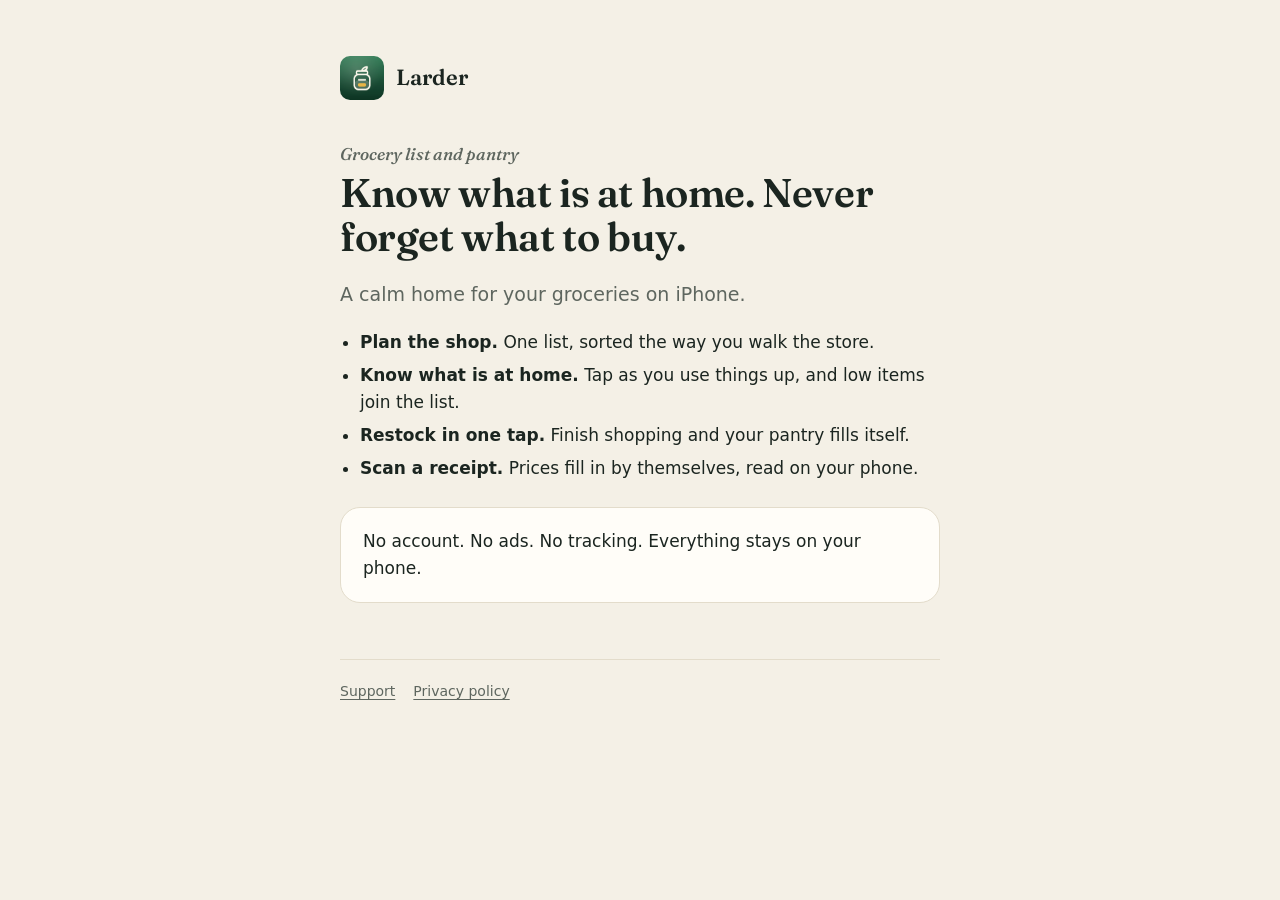
==== index.html @ 4feb2619 "Larder site: landing, privacy policy, support Co-Authored-By: Claude Opus 5.5 <noreply@anthropic.com" ====
<!doctype html>
<html lang="en">
<head>
<meta charset="utf-8">
<meta name="viewport" content="width=device-width, initial-scale=1">
<title>Larder</title>
<meta name="description" content="Larder is a calm grocery list and pantry app for iPhone. Know what is at home, never forget what to buy.">
<link rel="icon" href="icon.png">
<link rel="apple-touch-icon" href="apple-touch-icon.png">
<link rel="preconnect" href="https://fonts.googleapis.com">
<link rel="preconnect" href="https://fonts.gstatic.com" crossorigin>
<link href="https://fonts.googleapis.com/css2?family=Fraunces:ital,wght@0,600;1,500&display=swap" rel="stylesheet">
<link rel="stylesheet" href="style.css">
</head>
<body>
<main>
  <a class="brand" href="./"><img src="icon.png" alt=""><span>Larder</span></a>
  <p class="eyebrow">Grocery list and pantry</p>
  <h1>Know what is at home. Never forget what to buy.</h1>
  <p class="lede">A calm home for your groceries on iPhone.</p>
  <ul>
    <li><strong>Plan the shop.</strong> One list, sorted the way you walk the store.</li>
    <li><strong>Know what is at home.</strong> Tap as you use things up, and low items join the list.</li>
    <li><strong>Restock in one tap.</strong> Finish shopping and your pantry fills itself.</li>
    <li><strong>Scan a receipt.</strong> Prices fill in by themselves, read on your phone.</li>
  </ul>
  <div class="card"><p>No account. No ads. No tracking. Everything stays on your phone.</p></div>
  <footer>
    <a href="support/">Support</a>
    <a href="privacy/">Privacy policy</a>
  </footer>
</main>
</body>
</html>
---- style.css ----
:root {
  --bg: #F4F0E6;
  --surface: #FFFDF8;
  --text: #1B2520;
  --muted: #5E665F;
  --line: #E3DCCB;
  --basil: #2C6A4C;
  color-scheme: light dark;
}
@media (prefers-color-scheme: dark) {
  :root {
    --bg: #0E1210;
    --surface: #171C19;
    --text: #EEEAE0;
    --muted: #8D968F;
    --line: #29312C;
    --basil: #5DB487;
  }
}
* { box-sizing: border-box; }
html { -webkit-text-size-adjust: 100%; }
body {
  margin: 0;
  background: var(--bg);
  color: var(--text);
  font: 17px/1.6 -apple-system, BlinkMacSystemFont, "Segoe UI", system-ui, sans-serif;
}
main { max-width: 640px; margin: 0 auto; padding: 56px 20px 72px; }
.brand { display: flex; align-items: center; gap: 12px; color: var(--text); text-decoration: none; margin-bottom: 40px; }
.brand img { width: 44px; height: 44px; border-radius: 10px; }
.brand span { font-family: "Fraunces", Georgia, serif; font-weight: 600; font-size: 22px; }
.eyebrow { font-family: "Fraunces", Georgia, serif; font-style: italic; font-weight: 500; color: var(--muted); margin: 0 0 4px; }
h1 { font-family: "Fraunces", Georgia, serif; font-weight: 600; font-size: 40px; line-height: 1.1; letter-spacing: -0.01em; margin: 0 0 20px; }
h2 { font-family: "Fraunces", Georgia, serif; font-weight: 600; font-size: 22px; margin: 36px 0 8px; }
p, li { color: var(--text); }
.lede { font-size: 19px; color: var(--muted); }
.muted { color: var(--muted); }
a { color: var(--basil); text-underline-offset: 3px; }
ul { padding-left: 20px; }
li { margin: 6px 0; }
.card { background: var(--surface); border: 1px solid var(--line); border-radius: 20px; padding: 20px 22px; margin: 24px 0; }
.card p { margin: 0; }
.links { display: flex; gap: 20px; flex-wrap: wrap; margin-top: 28px; }
footer { margin-top: 56px; padding-top: 20px; border-top: 1px solid var(--line); font-size: 14px; color: var(--muted); display: flex; gap: 18px; flex-wrap: wrap; }
footer a { color: var(--muted); }
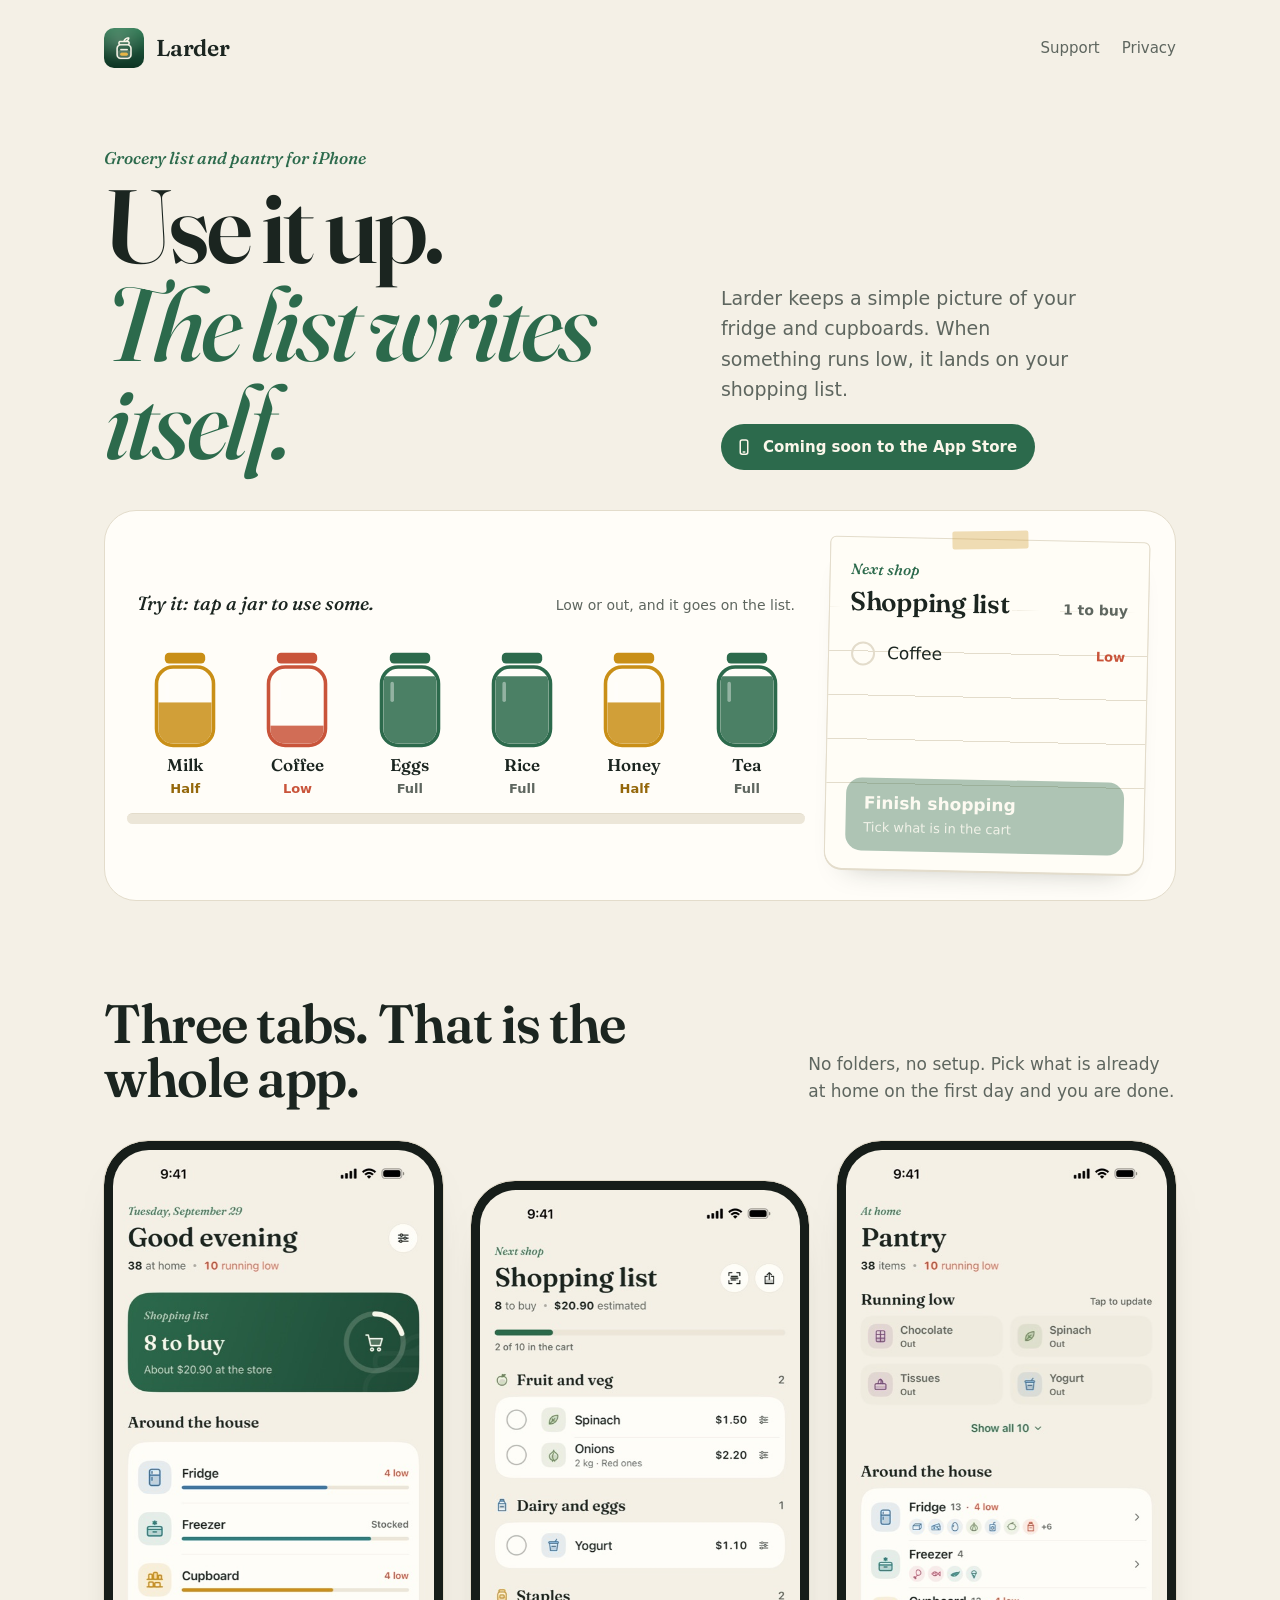
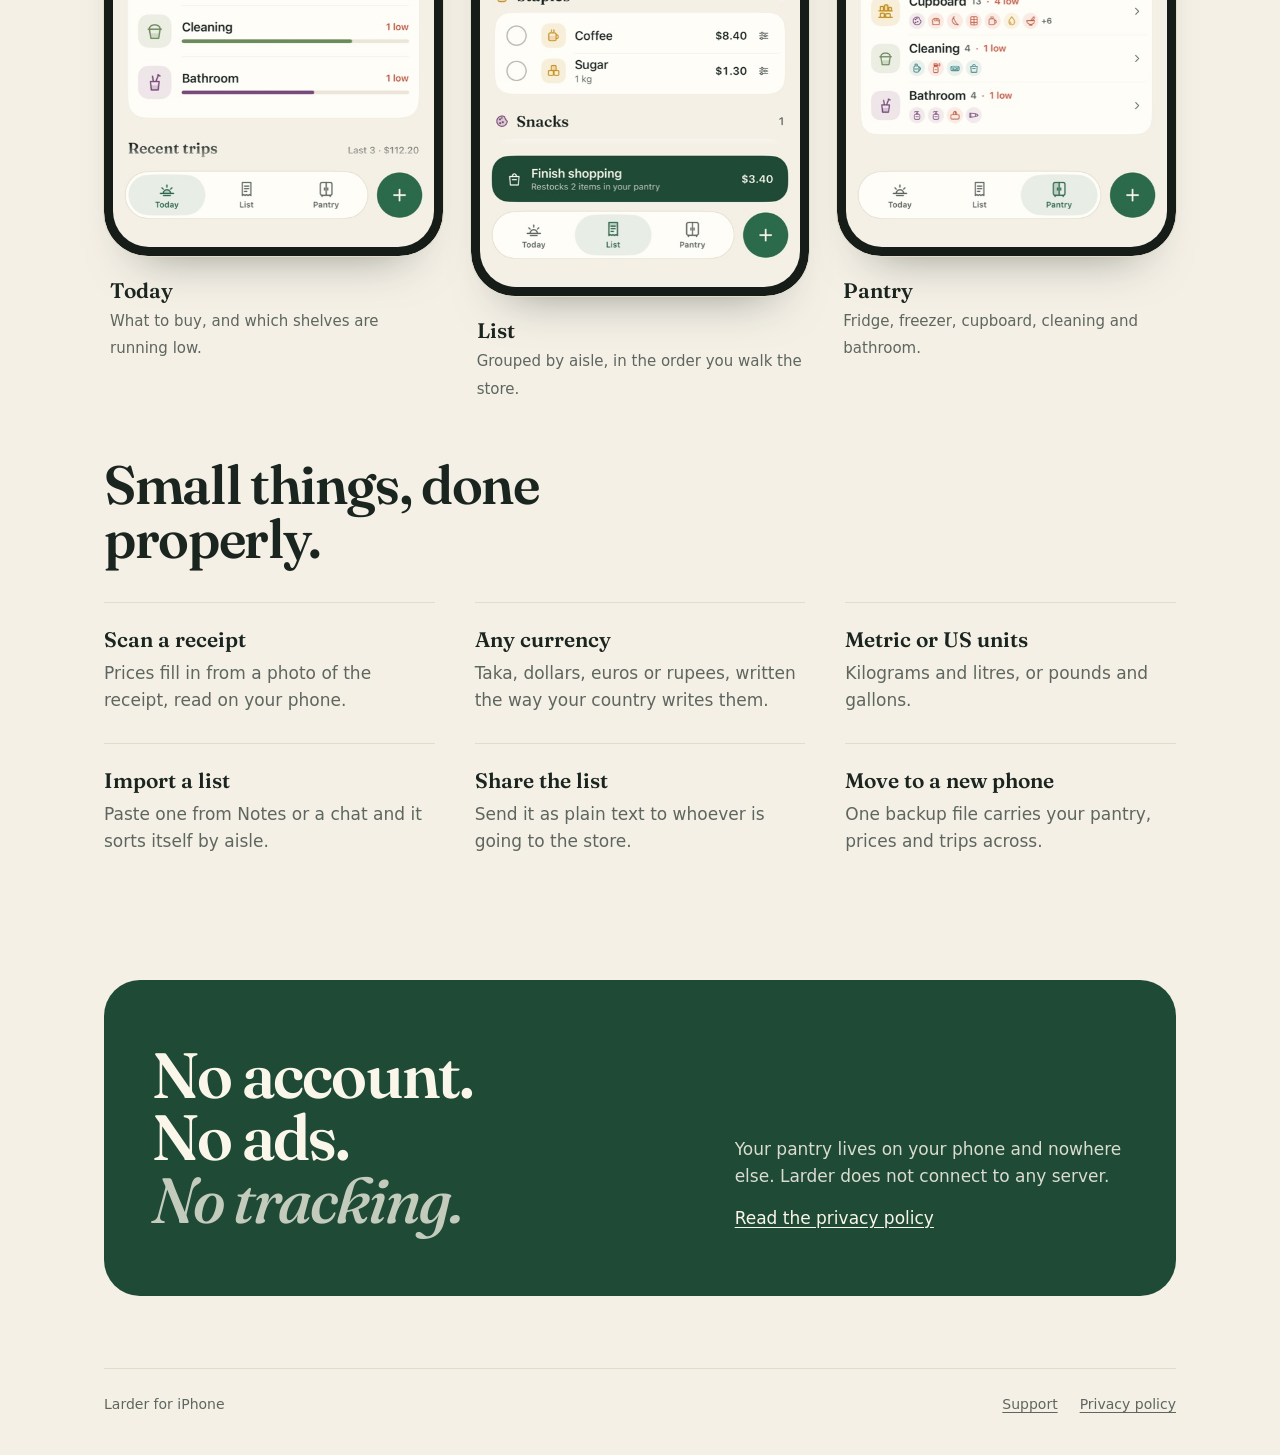
==== commit 270efc69: "Landing page: working pantry shelf demo, real app screens, details and privacy promise; shared heade" ====
--- a/index.html
+++ b/index.html
@@ -4,31 +4,379 @@
 <meta charset="utf-8">
 <meta name="viewport" content="width=device-width, initial-scale=1">
 <title>Larder</title>
-<meta name="description" content="Larder is a calm grocery list and pantry app for iPhone. Know what is at home, never forget what to buy.">
+<meta name="description" content="Larder is a grocery list and pantry app for iPhone. Tap as you use things up, and your shopping list writes itself.">
+<meta property="og:title" content="Larder: grocery list and pantry for iPhone">
+<meta property="og:description" content="Use it up. The list writes itself.">
+<meta property="og:image" content="https://joymadhu49.github.io/larder-app/img/1-today.jpg">
+<meta name="theme-color" content="#F4F0E6" media="(prefers-color-scheme: light)">
+<meta name="theme-color" content="#0E1210" media="(prefers-color-scheme: dark)">
 <link rel="icon" href="icon.png">
 <link rel="apple-touch-icon" href="apple-touch-icon.png">
 <link rel="preconnect" href="https://fonts.googleapis.com">
 <link rel="preconnect" href="https://fonts.gstatic.com" crossorigin>
-<link href="https://fonts.googleapis.com/css2?family=Fraunces:ital,wght@0,600;1,500&display=swap" rel="stylesheet">
+<link href="https://fonts.googleapis.com/css2?family=Fraunces:ital,opsz,wght@0,9..144,600;1,9..144,500&display=swap" rel="stylesheet">
 <link rel="stylesheet" href="style.css">
+<style>
+  /* Hero */
+  .hero { display: grid; grid-template-columns: 1.25fr 1fr; gap: 48px; align-items: end; padding: 48px 0 40px; }
+  .hero h1 {
+    font-family: var(--serif); font-weight: 600; margin: 0;
+    font-size: clamp(48px, 8.4vw, 104px); line-height: .94; letter-spacing: -0.035em;
+    font-variation-settings: "opsz" 144;
+  }
+  .hero h1 em { font-style: italic; font-weight: 500; color: var(--basil); }
+  .hero .side p { margin: 0 0 20px; font-size: 19px; color: var(--muted); max-width: 30ch; }
+  .soon {
+    display: inline-flex; align-items: center; gap: 10px; padding: 11px 18px 11px 14px;
+    border-radius: 999px; background: var(--fill); color: var(--cream); font-weight: 600; font-size: 15px;
+  }
+  .soon svg { width: 18px; height: 18px; }
+
+  /* The counter: shelf of jars beside a paper list */
+  .counter {
+    display: grid; grid-template-columns: 1fr 320px; gap: 28px; align-items: center;
+    background: var(--surface); border: 1px solid var(--line); border-radius: 32px; padding: 28px;
+  }
+  .try { display: flex; align-items: baseline; justify-content: space-between; gap: 16px; margin: 0 4px 18px; }
+  .try p { margin: 0; font-family: var(--serif); font-style: italic; font-weight: 500; font-size: 19px; }
+  .try small { color: var(--muted); font-size: 14px; }
+  .shelf { display: grid; grid-template-columns: repeat(6, 1fr); gap: 8px; position: relative; padding-bottom: 14px; }
+  .shelf::after {
+    content: ""; position: absolute; left: -6px; right: -6px; bottom: 0; height: 10px;
+    border-radius: 6px; background: var(--raised); border-top: 1px solid var(--line);
+  }
+  .jar {
+    appearance: none; border: 0; background: none; color: var(--text); font: inherit; cursor: pointer;
+    display: flex; flex-direction: column; align-items: center; gap: 8px; padding: 12px 4px 10px; border-radius: 18px;
+    transition: background .2s var(--ease);
+    -webkit-tap-highlight-color: transparent;
+  }
+  .jar:hover { background: var(--bg); }
+  .jar svg { width: 100%; max-width: 76px; height: auto; overflow: visible; transition: transform .35s var(--ease); }
+  .jar:active svg { transform: scale(.94); }
+  .jar .lid { transition: fill .3s; }
+  .jar .body { fill: none; stroke-width: 3; transition: stroke .3s; }
+  .jar .level { transform-box: fill-box; transform-origin: 50% 100%; transition: transform .55s var(--ease), fill .3s; }
+  .jar .glint { stroke: #fff; stroke-width: 3; stroke-linecap: round; opacity: .4; }
+  .jar .name { font-family: var(--serif); font-weight: 600; font-size: 17px; line-height: 1.1; }
+  .jar .state { font-size: 13px; font-weight: 600; margin-top: -4px; transition: color .3s; }
+  .jar[data-level="0"] .state { color: var(--muted); }
+  .jar[data-level="1"] .state { color: var(--tomato); }
+  .jar[data-level="2"] .state { color: var(--butter-text); }
+  .jar[data-level="3"] .state { color: var(--muted); }
+  .jar.bump svg { animation: bump .4s var(--ease); }
+  @keyframes bump { 30% { transform: translateX(-3px) rotate(-3deg); } 60% { transform: translateX(3px) rotate(3deg); } }
+
+  .paper {
+    background: var(--paper); border: 1px solid var(--line); border-radius: 6px 6px 18px 18px;
+    padding: 20px 20px 18px; transform: rotate(1.2deg); position: relative;
+    box-shadow: 0 1px 0 var(--line), 0 18px 30px -24px rgba(27, 37, 32, .35);
+    background-image: repeating-linear-gradient(to bottom, transparent 0 43px, var(--line) 43px 44px);
+    background-position: 0 70px; background-repeat: no-repeat; background-size: 100% calc(100% - 140px);
+  }
+  .paper::before {
+    content: ""; position: absolute; top: -9px; left: 50%; width: 76px; height: 18px; transform: translateX(-50%) rotate(-2deg);
+    background: color-mix(in srgb, var(--butter) 30%, transparent); border-radius: 2px;
+  }
+  .paper .eyebrow { font-size: 15px; margin-bottom: 0; }
+  .paper h2 { font-family: var(--serif); font-weight: 600; font-size: 26px; margin: 0 0 8px; letter-spacing: -0.01em; display: flex; justify-content: space-between; align-items: baseline; }
+  .paper h2 span { font-family: var(--sans); font-size: 14px; font-weight: 600; color: var(--muted); letter-spacing: 0; }
+  .items { list-style: none; margin: 0; padding: 0; min-height: 132px; }
+  .items li { animation: arrive .5s var(--ease) both; }
+  .items li.leaving { animation: leave .35s var(--ease) both; }
+  @keyframes arrive { from { opacity: 0; transform: translateX(-28px) rotate(-2deg); } }
+  @keyframes leave { to { opacity: 0; transform: translateX(24px); } }
+  .item {
+    appearance: none; border: 0; background: none; font: inherit; color: var(--text); cursor: pointer; width: 100%;
+    display: flex; align-items: center; gap: 12px; height: 44px; padding: 0 2px; text-align: left;
+  }
+  .item .ring {
+    flex: none; width: 24px; height: 24px; border-radius: 50%; border: 2px solid var(--line);
+    display: grid; place-items: center; transition: background .25s, border-color .25s;
+  }
+  .item .ring svg { width: 13px; height: 13px; opacity: 0; transform: scale(.4); transition: opacity .2s, transform .3s var(--ease); }
+  .item[aria-pressed="true"] .ring { background: var(--fill); border-color: var(--fill); }
+  .item[aria-pressed="true"] .ring svg { opacity: 1; transform: none; }
+  .item .label { font-weight: 500; transition: color .25s; }
+  .item[aria-pressed="true"] .label { color: var(--muted); text-decoration: line-through; text-decoration-color: var(--muted); }
+  .item .why { margin-left: auto; font-size: 13px; color: var(--tomato); font-weight: 600; }
+  .item .why.out { color: var(--muted); }
+  .empty { margin: 14px 0 0; color: var(--muted); font-size: 15px; }
+  .finish {
+    appearance: none; border: 0; font: inherit; cursor: pointer; width: 100%; margin-top: 14px;
+    display: flex; flex-direction: column; align-items: flex-start; gap: 1px; text-align: left;
+    padding: 12px 18px; border-radius: 16px; background: var(--fill); color: var(--cream);
+    transition: opacity .25s, transform .2s var(--ease);
+  }
+  .finish:disabled { opacity: .38; cursor: default; }
+  .finish:not(:disabled):active { transform: scale(.98); }
+  .finish b { font-weight: 600; }
+  .finish small { font-size: 13px; opacity: .85; min-height: 1.3em; }
+
+  /* Screens */
+  section.block { padding: 96px 0 0; }
+  .block-head { display: flex; justify-content: space-between; align-items: end; gap: 24px; margin-bottom: 36px; }
+  .block-head h2 { font-family: var(--serif); font-weight: 600; font-size: clamp(34px, 4.6vw, 54px); line-height: 1; letter-spacing: -0.025em; margin: 0; max-width: 16ch; }
+  .block-head p { margin: 0; color: var(--muted); max-width: 34ch; }
+  .screens { display: grid; grid-template-columns: repeat(3, 1fr); gap: 28px; }
+  .screens figure { margin: 0; }
+  .phone {
+    border-radius: 44px; padding: 9px; background: #161D19; outline: 1px solid var(--line);
+    box-shadow: 0 30px 50px -36px rgba(27, 37, 32, .55);
+  }
+  .phone img { border-radius: 36px; width: 100%; height: auto; aspect-ratio: 1320 / 2868; background: var(--raised); }
+  .screens figure:nth-child(2) { transform: translateY(40px); }
+  .screens figcaption { margin-top: 18px; padding: 0 6px; }
+  .screens figcaption b { font-family: var(--serif); font-weight: 600; font-size: 21px; display: block; }
+  .screens figcaption span { color: var(--muted); font-size: 15px; }
+
+  /* Details */
+  .details { display: grid; grid-template-columns: repeat(3, 1fr); gap: 0 40px; margin: 0; }
+  .details div { border-top: 1px solid var(--line); padding: 20px 0 28px; }
+  .details dt { font-family: var(--serif); font-weight: 600; font-size: 21px; margin-bottom: 4px; }
+  .details dd { margin: 0; color: var(--muted); }
+
+  /* Promise */
+  .promise { margin: 96px 0 72px; padding: 64px 48px; border-radius: 36px; background: var(--basil-deep); color: var(--cream); display: grid; grid-template-columns: 1.4fr 1fr; gap: 32px; align-items: end; }
+  .promise h2 { font-family: var(--serif); font-weight: 600; font-size: clamp(36px, 5vw, 64px); line-height: .98; letter-spacing: -0.03em; margin: 0; }
+  .promise h2 em { font-weight: 500; opacity: .75; }
+  .promise p { margin: 0 0 14px; opacity: .85; }
+  .promise a { color: var(--cream); }
+
+  @media (max-width: 920px) {
+    .hero { grid-template-columns: 1fr; gap: 24px; padding-top: 24px; }
+    .counter { grid-template-columns: 1fr; padding: 20px; border-radius: 28px; }
+    .paper { transform: rotate(.6deg); }
+    .screens { grid-template-columns: repeat(3, minmax(220px, 1fr)); overflow-x: auto; scroll-snap-type: x mandatory; padding-bottom: 12px; margin: 0 -24px; padding-left: 24px; padding-right: 24px; }
+    .screens figure { scroll-snap-align: center; }
+    .screens figure:nth-child(2) { transform: none; }
+    .details { grid-template-columns: 1fr 1fr; }
+    .promise { grid-template-columns: 1fr; padding: 44px 28px; }
+    .block-head { flex-direction: column; align-items: start; }
+  }
+  @media (max-width: 560px) {
+    .shelf { grid-template-columns: repeat(3, 1fr); row-gap: 0; }
+    .shelf::after { display: none; }
+    .shelf .jar { border-bottom: 10px solid var(--raised); border-radius: 18px 18px 4px 4px; }
+    .try { flex-direction: column; gap: 2px; }
+    .details { grid-template-columns: 1fr; }
+    .top nav { gap: 16px; }
+  }
+</style>
 </head>
 <body>
-<main>
-  <a class="brand" href="./"><img src="icon.png" alt=""><span>Larder</span></a>
-  <p class="eyebrow">Grocery list and pantry</p>
-  <h1>Know what is at home. Never forget what to buy.</h1>
-  <p class="lede">A calm home for your groceries on iPhone.</p>
-  <ul>
-    <li><strong>Plan the shop.</strong> One list, sorted the way you walk the store.</li>
-    <li><strong>Know what is at home.</strong> Tap as you use things up, and low items join the list.</li>
-    <li><strong>Restock in one tap.</strong> Finish shopping and your pantry fills itself.</li>
-    <li><strong>Scan a receipt.</strong> Prices fill in by themselves, read on your phone.</li>
-  </ul>
-  <div class="card"><p>No account. No ads. No tracking. Everything stays on your phone.</p></div>
-  <footer>
+<div class="wrap">
+  <header class="top">
+    <a class="brand" href="./"><img src="icon.png" alt=""><span>Larder</span></a>
+    <nav aria-label="Site">
+      <a href="support/">Support</a>
+      <a href="privacy/">Privacy</a>
+    </nav>
+  </header>
+
+  <main>
+    <section class="hero">
+      <div>
+        <p class="eyebrow">Grocery list and pantry for iPhone</p>
+        <h1>Use it up.<br><em>The list writes itself.</em></h1>
+      </div>
+      <div class="side">
+        <p>Larder keeps a simple picture of your fridge and cupboards. When something runs low, it lands on your shopping list.</p>
+        <span class="soon">
+          <svg viewBox="0 0 24 24" fill="none" stroke="currentColor" stroke-width="2" stroke-linecap="round" aria-hidden="true"><rect x="7" y="2.5" width="10" height="19" rx="2.5"/><path d="M11 18.5h2"/></svg>
+          Coming soon to the App Store
+        </span>
+      </div>
+    </section>
+
+    <section class="counter" aria-labelledby="try-title">
+      <div>
+        <div class="try">
+          <p id="try-title">Try it: tap a jar to use some.</p>
+          <small>Low or out, and it goes on the list.</small>
+        </div>
+        <div class="shelf" id="shelf"></div>
+      </div>
+      <div class="paper">
+        <p class="eyebrow">Next shop</p>
+        <h2>Shopping list <span id="count"></span></h2>
+        <ul class="items" id="items"></ul>
+        <p class="empty" id="empty" hidden>Nothing to buy. Use something up on the shelf.</p>
+        <button class="finish" id="finish" disabled>
+          <b>Finish shopping</b><small id="finish-note">Tick what is in the cart</small>
+        </button>
+      </div>
+      <p class="sr-only" id="live" aria-live="polite" style="position:absolute;width:1px;height:1px;overflow:hidden;clip:rect(0 0 0 0)"></p>
+    </section>
+
+    <section class="block" aria-labelledby="screens-title">
+      <div class="block-head">
+        <h2 id="screens-title">Three tabs. That is the whole app.</h2>
+        <p>No folders, no setup. Pick what is already at home on the first day and you are done.</p>
+      </div>
+      <div class="screens">
+        <figure>
+          <div class="phone"><img src="img/1-today.jpg" alt="Today tab: eight items to buy, about twenty dollars, and how stocked each area of the house is." loading="lazy" width="506" height="1100"></div>
+          <figcaption><b>Today</b><span>What to buy, and which shelves are running low.</span></figcaption>
+        </figure>
+        <figure>
+          <div class="phone"><img src="img/2-list.jpg" alt="List tab: items grouped by aisle with prices and a Finish shopping button." loading="lazy" width="506" height="1100"></div>
+          <figcaption><b>List</b><span>Grouped by aisle, in the order you walk the store.</span></figcaption>
+        </figure>
+        <figure>
+          <div class="phone"><img src="img/3-pantry.jpg" alt="Pantry tab: running low items and areas of the house with item counts." loading="lazy" width="506" height="1100"></div>
+          <figcaption><b>Pantry</b><span>Fridge, freezer, cupboard, cleaning and bathroom.</span></figcaption>
+        </figure>
+      </div>
+    </section>
+
+    <section class="block" aria-labelledby="details-title">
+      <div class="block-head">
+        <h2 id="details-title">Small things, done properly.</h2>
+      </div>
+      <dl class="details">
+        <div><dt>Scan a receipt</dt><dd>Prices fill in from a photo of the receipt, read on your phone.</dd></div>
+        <div><dt>Any currency</dt><dd>Taka, dollars, euros or rupees, written the way your country writes them.</dd></div>
+        <div><dt>Metric or US units</dt><dd>Kilograms and litres, or pounds and gallons.</dd></div>
+        <div><dt>Import a list</dt><dd>Paste one from Notes or a chat and it sorts itself by aisle.</dd></div>
+        <div><dt>Share the list</dt><dd>Send it as plain text to whoever is going to the store.</dd></div>
+        <div><dt>Move to a new phone</dt><dd>One backup file carries your pantry, prices and trips across.</dd></div>
+      </dl>
+    </section>
+
+    <section class="promise">
+      <h2>No account.<br>No ads.<br><em>No tracking.</em></h2>
+      <div>
+        <p>Your pantry lives on your phone and nowhere else. Larder does not connect to any server.</p>
+        <a href="privacy/">Read the privacy policy</a>
+      </div>
+    </section>
+  </main>
+
+  <footer class="foot">
+    <span>Larder for iPhone</span>
+    <span class="spacer"></span>
     <a href="support/">Support</a>
     <a href="privacy/">Privacy policy</a>
   </footer>
-</main>
+</div>
+
+<script>
+  // Same rules as the app: a tap uses one step and stops at Out; Low or Out goes on the list;
+  // Finish shopping restocks what was ticked and takes it off the list.
+  const LEVELS = [
+    { word: "Out", h: 0, tint: "var(--muted)" },
+    { word: "Low", h: .24, tint: "var(--tomato)" },
+    { word: "Half", h: .55, tint: "var(--butter)" },
+    { word: "Full", h: .9, tint: "var(--basil)" }
+  ];
+  const jars = [
+    { name: "Milk", level: 2 }, { name: "Coffee", level: 1 }, { name: "Eggs", level: 3 },
+    { name: "Rice", level: 3 }, { name: "Honey", level: 2 }, { name: "Tea", level: 3 }
+  ];
+  const list = [{ name: "Coffee", ticked: false }];
+
+  const shelf = document.getElementById("shelf");
+  const items = document.getElementById("items");
+  const live = document.getElementById("live");
+  const finish = document.getElementById("finish");
+  const say = t => { live.textContent = ""; setTimeout(() => live.textContent = t, 60); };
+
+  function jarSVG(i) {
+    return `<svg viewBox="0 0 64 84" aria-hidden="true">
+      <defs><clipPath id="c${i}"><rect x="9.5" y="17.5" width="45" height="63" rx="12.5"/></clipPath></defs>
+      <rect class="lid" x="15" y="4" width="34" height="9" rx="3.5"/>
+      <g clip-path="url(#c${i})"><rect class="level" x="9.5" y="17.5" width="45" height="63"/></g>
+      <rect class="body" x="8" y="16" width="48" height="66" rx="14"/>
+      <path class="glint" d="M17 30v14"/>
+    </svg>`;
+  }
+
+  function paintJar(el, j) {
+    const l = LEVELS[j.level];
+    el.dataset.level = j.level;
+    el.querySelector(".level").style.transform = `scaleY(${l.h})`;
+    el.querySelector(".level").style.fill = `color-mix(in srgb, ${l.tint} 85%, transparent)`;
+    el.querySelector(".lid").style.fill = l.tint;
+    el.querySelector(".body").style.stroke = l.tint;
+    el.querySelector(".state").textContent = l.word;
+    el.setAttribute("aria-label", `${j.name}, ${l.word === "Low" ? "running low" : l.word.toLowerCase()}.${j.level ? " Tap to use some." : ""}`);
+  }
+
+  jars.forEach((j, i) => {
+    const b = document.createElement("button");
+    b.className = "jar";
+    b.innerHTML = jarSVG(i) + `<span class="name">${j.name}</span><span class="state"></span>`;
+    paintJar(b, j);
+    b.addEventListener("click", () => {
+      if (j.level === 0) {
+        b.classList.remove("bump"); void b.offsetWidth; b.classList.add("bump");
+        say(`${j.name} is out. Finish shopping to restock it.`);
+        return;
+      }
+      j.level -= 1;
+      paintJar(b, j);
+      if (j.level <= 1 && !list.some(x => x.name === j.name)) {
+        list.push({ name: j.name, ticked: false });
+        renderList();
+        say(`${j.name} is ${j.level ? "running low" : "out"}. Added to your list.`);
+      } else {
+        renderList(false);
+        say(`${j.name}: ${LEVELS[j.level].word.toLowerCase()}.`);
+      }
+    });
+    j.el = b;
+    shelf.appendChild(b);
+  });
+
+  function renderList(animateNew = true) {
+    const existing = new Set([...items.children].map(li => li.dataset.name));
+    items.innerHTML = "";
+    list.forEach(entry => {
+      const j = jars.find(x => x.name === entry.name);
+      const li = document.createElement("li");
+      li.dataset.name = entry.name;
+      if (!animateNew || existing.has(entry.name)) li.style.animation = "none";
+      li.innerHTML = `<button class="item" aria-pressed="${entry.ticked}">
+        <span class="ring"><svg viewBox="0 0 16 16" fill="none" stroke="var(--cream)" stroke-width="2.4" stroke-linecap="round" stroke-linejoin="round"><path d="M3.5 8.5l3 3 6-7"/></svg></span>
+        <span class="label">${entry.name}</span>
+        <span class="why ${j.level ? "" : "out"}">${j.level ? "Low" : "Out"}</span>
+      </button>`;
+      li.firstElementChild.addEventListener("click", () => {
+        entry.ticked = !entry.ticked;
+        renderList(false);
+        items.querySelector(`[data-name="${entry.name}"] .item`).focus();
+      });
+      items.appendChild(li);
+    });
+    const open = list.filter(x => !x.ticked).length;
+    const ticked = list.length - open;
+    document.getElementById("count").textContent = list.length ? `${open} to buy` : "";
+    document.getElementById("empty").hidden = list.length > 0;
+    finish.disabled = ticked === 0;
+    document.getElementById("finish-note").textContent =
+      ticked ? `Restocks ${ticked} in your pantry` : list.length ? "Tick what is in the cart" : "";
+  }
+
+  finish.addEventListener("click", () => {
+    const bought = list.filter(x => x.ticked);
+    bought.forEach(entry => {
+      const li = items.querySelector(`[data-name="${entry.name}"]`);
+      if (li) li.classList.add("leaving");
+    });
+    setTimeout(() => {
+      bought.forEach(entry => {
+        const j = jars.find(x => x.name === entry.name);
+        j.level = 3;
+        paintJar(j.el, j);
+        list.splice(list.indexOf(entry), 1);
+      });
+      renderList(false);
+      say(`Restocked ${bought.length} ${bought.length === 1 ? "item" : "items"}. Your pantry is full again.`);
+    }, 320);
+  });
+
+  renderList(false);
+</script>
 </body>
 </html>
--- a/style.css
+++ b/style.css
@@ -1,45 +1,85 @@
+/* Tokens mirror the app's Theme.swift (Ink), light and dark. */
 :root {
   --bg: #F4F0E6;
   --surface: #FFFDF8;
+  --raised: #ECE6D8;
   --text: #1B2520;
   --muted: #5E665F;
   --line: #E3DCCB;
   --basil: #2C6A4C;
-  color-scheme: light dark;
+  --basil-deep: #1E4A36;
+  --fill: #2C6A4C;
+  --cream: #FBF6EA;
+  --tomato: #C9543A;
+  --butter: #C98F17;
+  --butter-text: #94670A;
+  --paper: #FFFDF6;
+  --serif: "Fraunces", Georgia, "Times New Roman", serif;
+  --sans: -apple-system, BlinkMacSystemFont, "SF Pro Text", "Segoe UI", system-ui, sans-serif;
+  --ease: cubic-bezier(.2, .8, .2, 1);
+  color-scheme: light;
 }
 @media (prefers-color-scheme: dark) {
   :root {
     --bg: #0E1210;
     --surface: #171C19;
+    --raised: #212824;
     --text: #EEEAE0;
     --muted: #8D968F;
     --line: #29312C;
     --basil: #5DB487;
+    --basil-deep: #1C3A2C;
+    --fill: #2F7A55;
+    --cream: #F1EBDD;
+    --tomato: #E7785C;
+    --butter: #E6B449;
+    --butter-text: #E6B449;
+    --paper: #1B211E;
+    color-scheme: dark;
   }
 }
+
 * { box-sizing: border-box; }
 html { -webkit-text-size-adjust: 100%; }
 body {
   margin: 0;
   background: var(--bg);
   color: var(--text);
-  font: 17px/1.6 -apple-system, BlinkMacSystemFont, "Segoe UI", system-ui, sans-serif;
+  font: 17px/1.6 var(--sans);
+  -webkit-font-smoothing: antialiased;
 }
-main { max-width: 640px; margin: 0 auto; padding: 56px 20px 72px; }
-.brand { display: flex; align-items: center; gap: 12px; color: var(--text); text-decoration: none; margin-bottom: 40px; }
-.brand img { width: 44px; height: 44px; border-radius: 10px; }
-.brand span { font-family: "Fraunces", Georgia, serif; font-weight: 600; font-size: 22px; }
-.eyebrow { font-family: "Fraunces", Georgia, serif; font-style: italic; font-weight: 500; color: var(--muted); margin: 0 0 4px; }
-h1 { font-family: "Fraunces", Georgia, serif; font-weight: 600; font-size: 40px; line-height: 1.1; letter-spacing: -0.01em; margin: 0 0 20px; }
-h2 { font-family: "Fraunces", Georgia, serif; font-weight: 600; font-size: 22px; margin: 36px 0 8px; }
-p, li { color: var(--text); }
-.lede { font-size: 19px; color: var(--muted); }
-.muted { color: var(--muted); }
+img { max-width: 100%; display: block; }
 a { color: var(--basil); text-underline-offset: 3px; }
-ul { padding-left: 20px; }
-li { margin: 6px 0; }
-.card { background: var(--surface); border: 1px solid var(--line); border-radius: 20px; padding: 20px 22px; margin: 24px 0; }
-.card p { margin: 0; }
-.links { display: flex; gap: 20px; flex-wrap: wrap; margin-top: 28px; }
-footer { margin-top: 56px; padding-top: 20px; border-top: 1px solid var(--line); font-size: 14px; color: var(--muted); display: flex; gap: 18px; flex-wrap: wrap; }
-footer a { color: var(--muted); }
+:focus-visible { outline: 2.5px solid var(--basil); outline-offset: 3px; border-radius: 10px; }
+
+.wrap { max-width: 1120px; margin: 0 auto; padding: 0 24px; }
+
+/* Header */
+.top { display: flex; align-items: center; justify-content: space-between; padding: 28px 0; }
+.brand { display: inline-flex; align-items: center; gap: 12px; color: var(--text); text-decoration: none; }
+.brand img { width: 40px; height: 40px; border-radius: 10px; }
+.brand span { font-family: var(--serif); font-weight: 600; font-size: 23px; letter-spacing: -0.01em; }
+.top nav { display: flex; gap: 22px; font-size: 15px; }
+.top nav a { color: var(--muted); text-decoration: none; }
+.top nav a:hover { color: var(--text); }
+
+.eyebrow { font-family: var(--serif); font-style: italic; font-weight: 500; color: var(--basil); margin: 0 0 6px; font-size: 17px; }
+
+/* Long form pages (privacy, support) */
+.doc { max-width: 660px; margin: 0 auto; padding: 24px 24px 80px; }
+.doc h1 { font-family: var(--serif); font-weight: 600; font-size: clamp(36px, 6vw, 48px); line-height: 1.05; letter-spacing: -0.02em; margin: 0 0 24px; }
+.doc h2 { font-family: var(--serif); font-weight: 600; font-size: 23px; margin: 40px 0 8px; }
+.doc li { margin: 6px 0; }
+.doc .card { background: var(--surface); border: 1px solid var(--line); border-radius: 22px; padding: 20px 22px; margin: 24px 0; }
+.doc .card p { margin: 0; }
+.doc .qa { border-top: 1px solid var(--line); padding: 18px 0 4px; }
+.doc .qa h3 { font-family: var(--serif); font-weight: 600; font-size: 19px; margin: 0 0 4px; }
+.doc .qa p { margin: 0 0 14px; color: var(--muted); }
+
+footer.foot { border-top: 1px solid var(--line); padding: 24px 0 40px; font-size: 14px; color: var(--muted); display: flex; gap: 22px; flex-wrap: wrap; align-items: center; }
+footer.foot a { color: var(--muted); }
+footer.foot .spacer { flex: 1; }
+
+@media (prefers-reduced-motion: reduce) {
+  *, *::before, *::after { transition-duration: 0.01ms !important; animation-duration: 0.01ms !important; }
+}
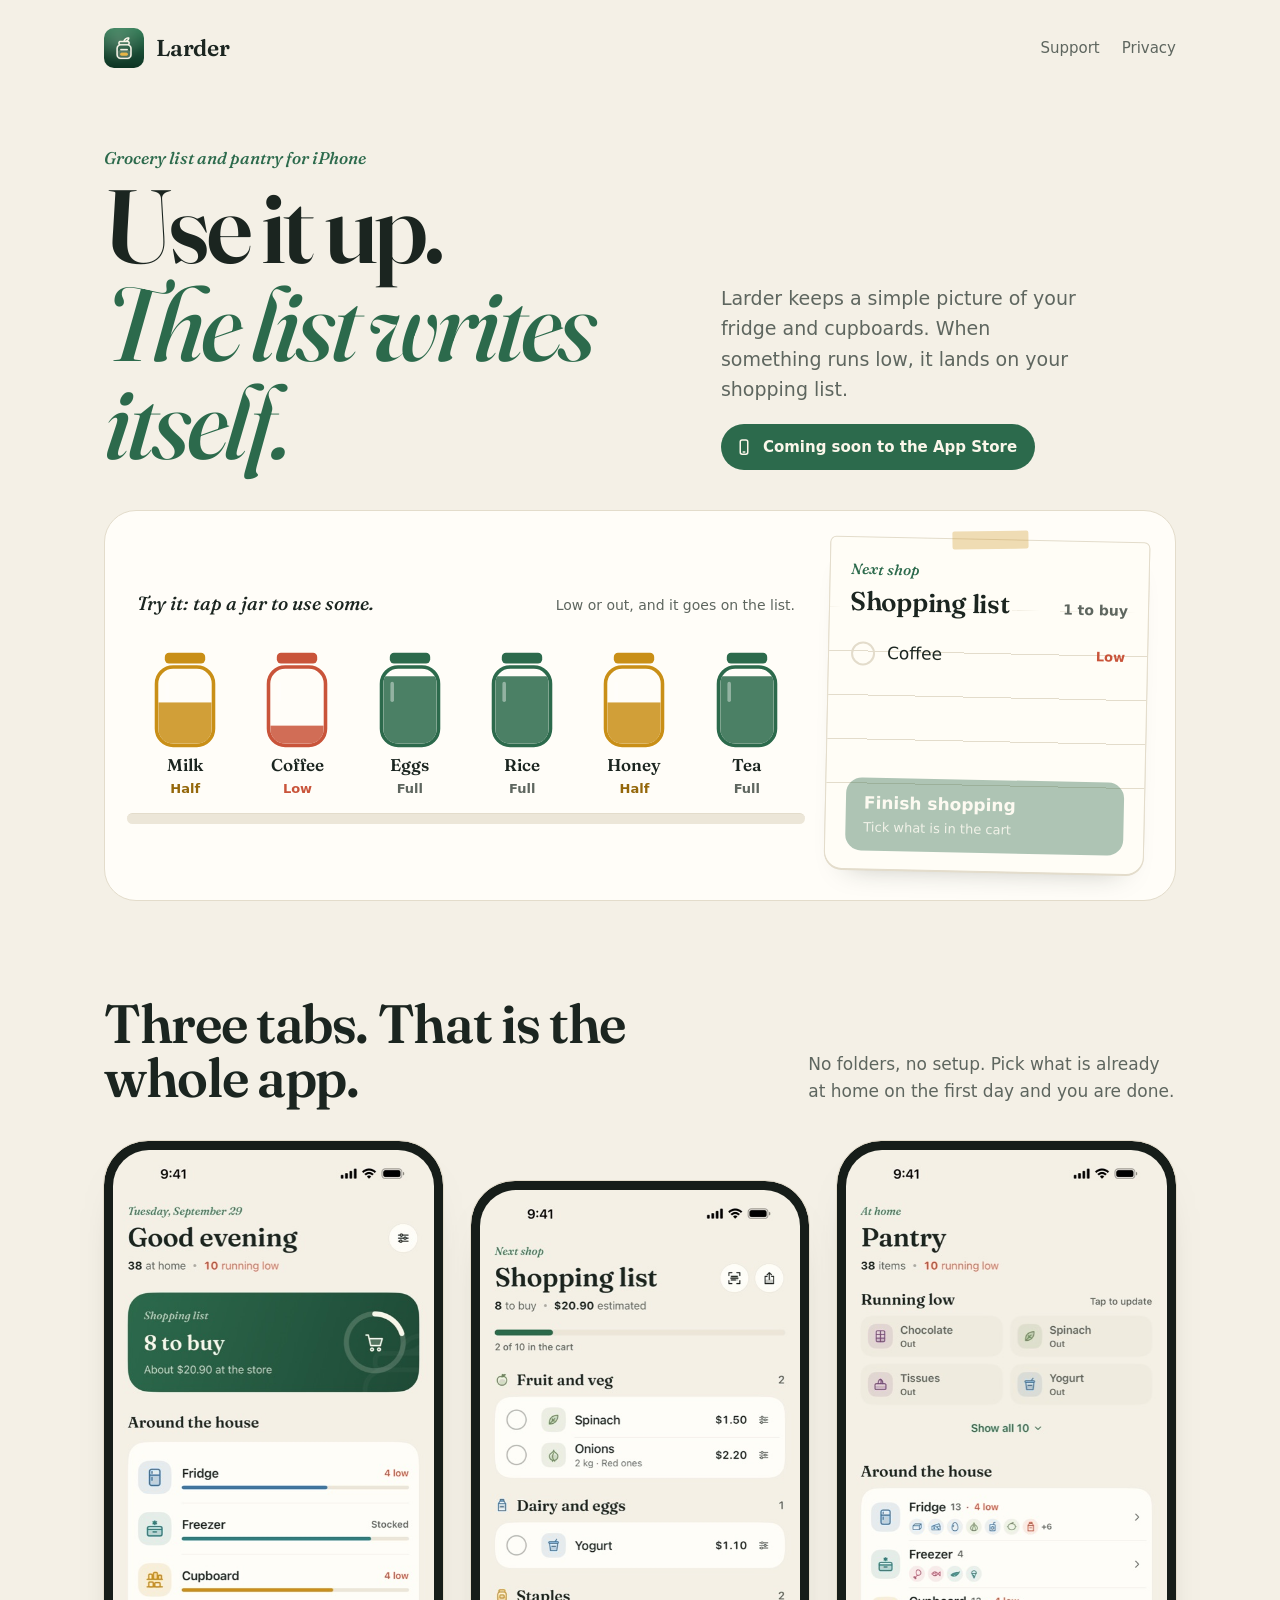
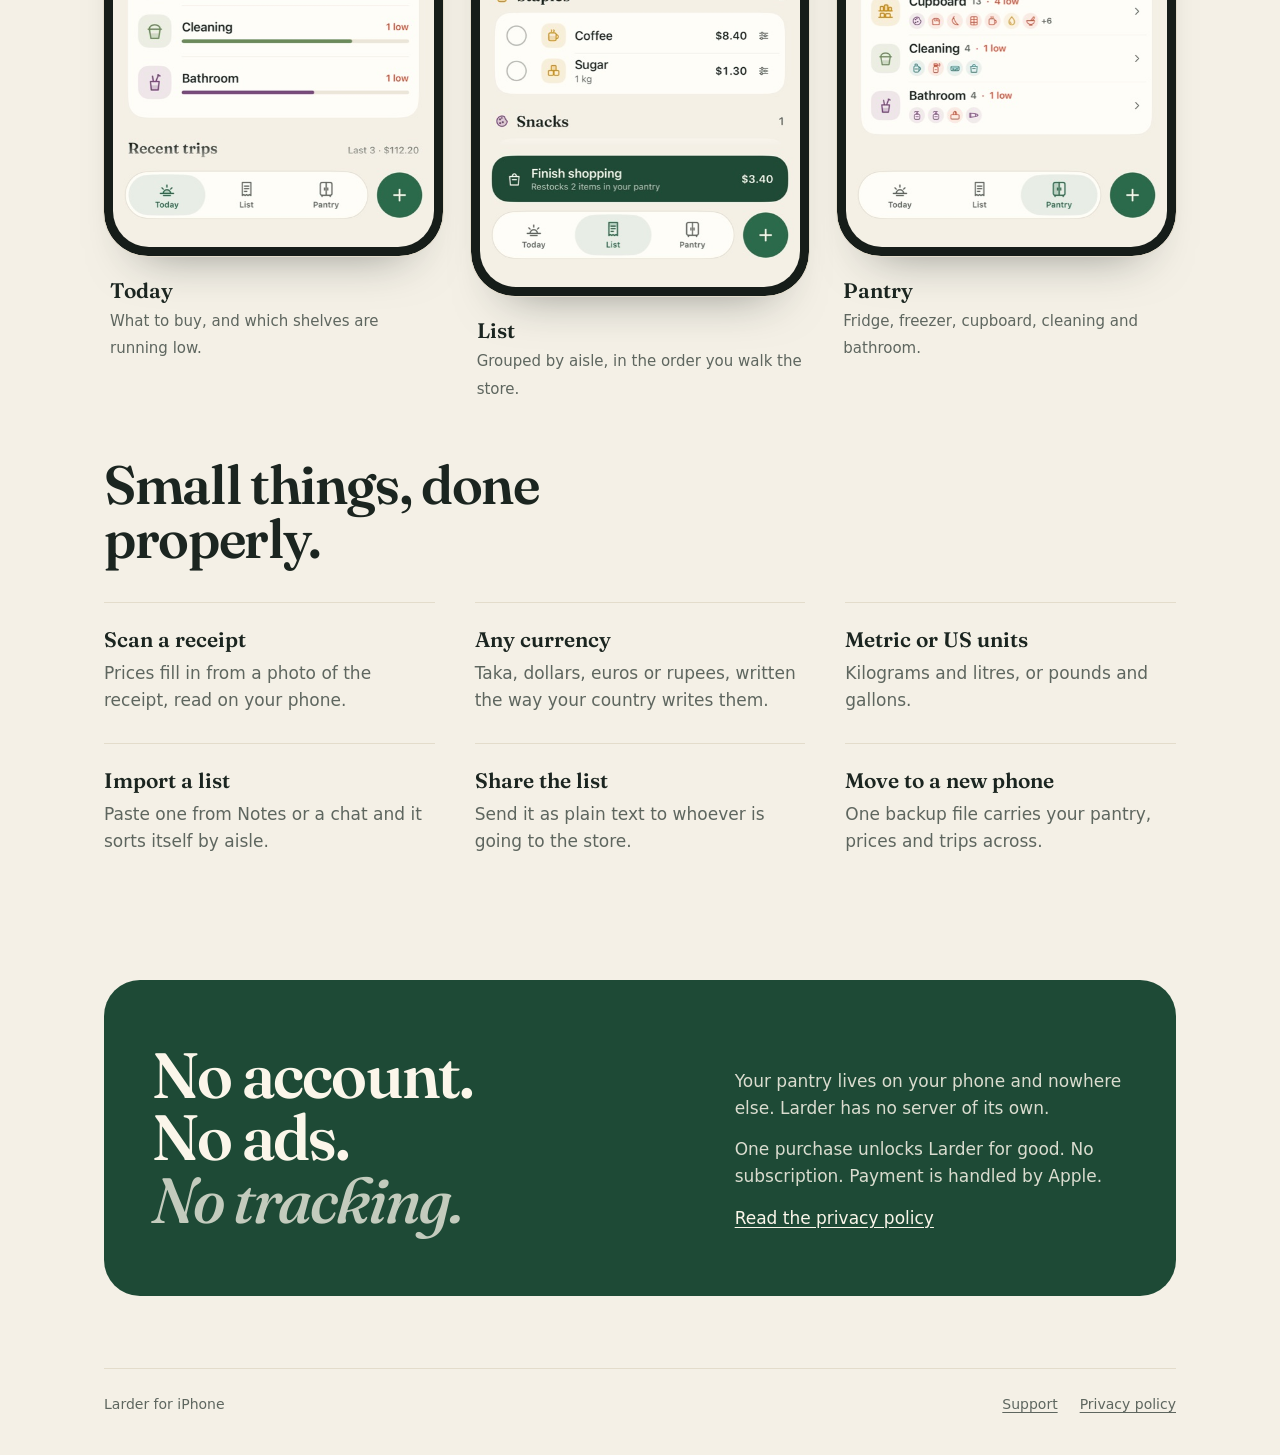
==== commit e4112147: "Lifetime purchase: privacy section on purchases, support answers for unlocking and restoring, one pu" ====
--- a/index.html
+++ b/index.html
@@ -247,7 +247,8 @@
     <section class="promise">
       <h2>No account.<br>No ads.<br><em>No tracking.</em></h2>
       <div>
-        <p>Your pantry lives on your phone and nowhere else. Larder does not connect to any server.</p>
+        <p>Your pantry lives on your phone and nowhere else. Larder has no server of its own.</p>
+        <p>One purchase unlocks Larder for good. No subscription. Payment is handled by Apple.</p>
         <a href="privacy/">Read the privacy policy</a>
       </div>
     </section>
